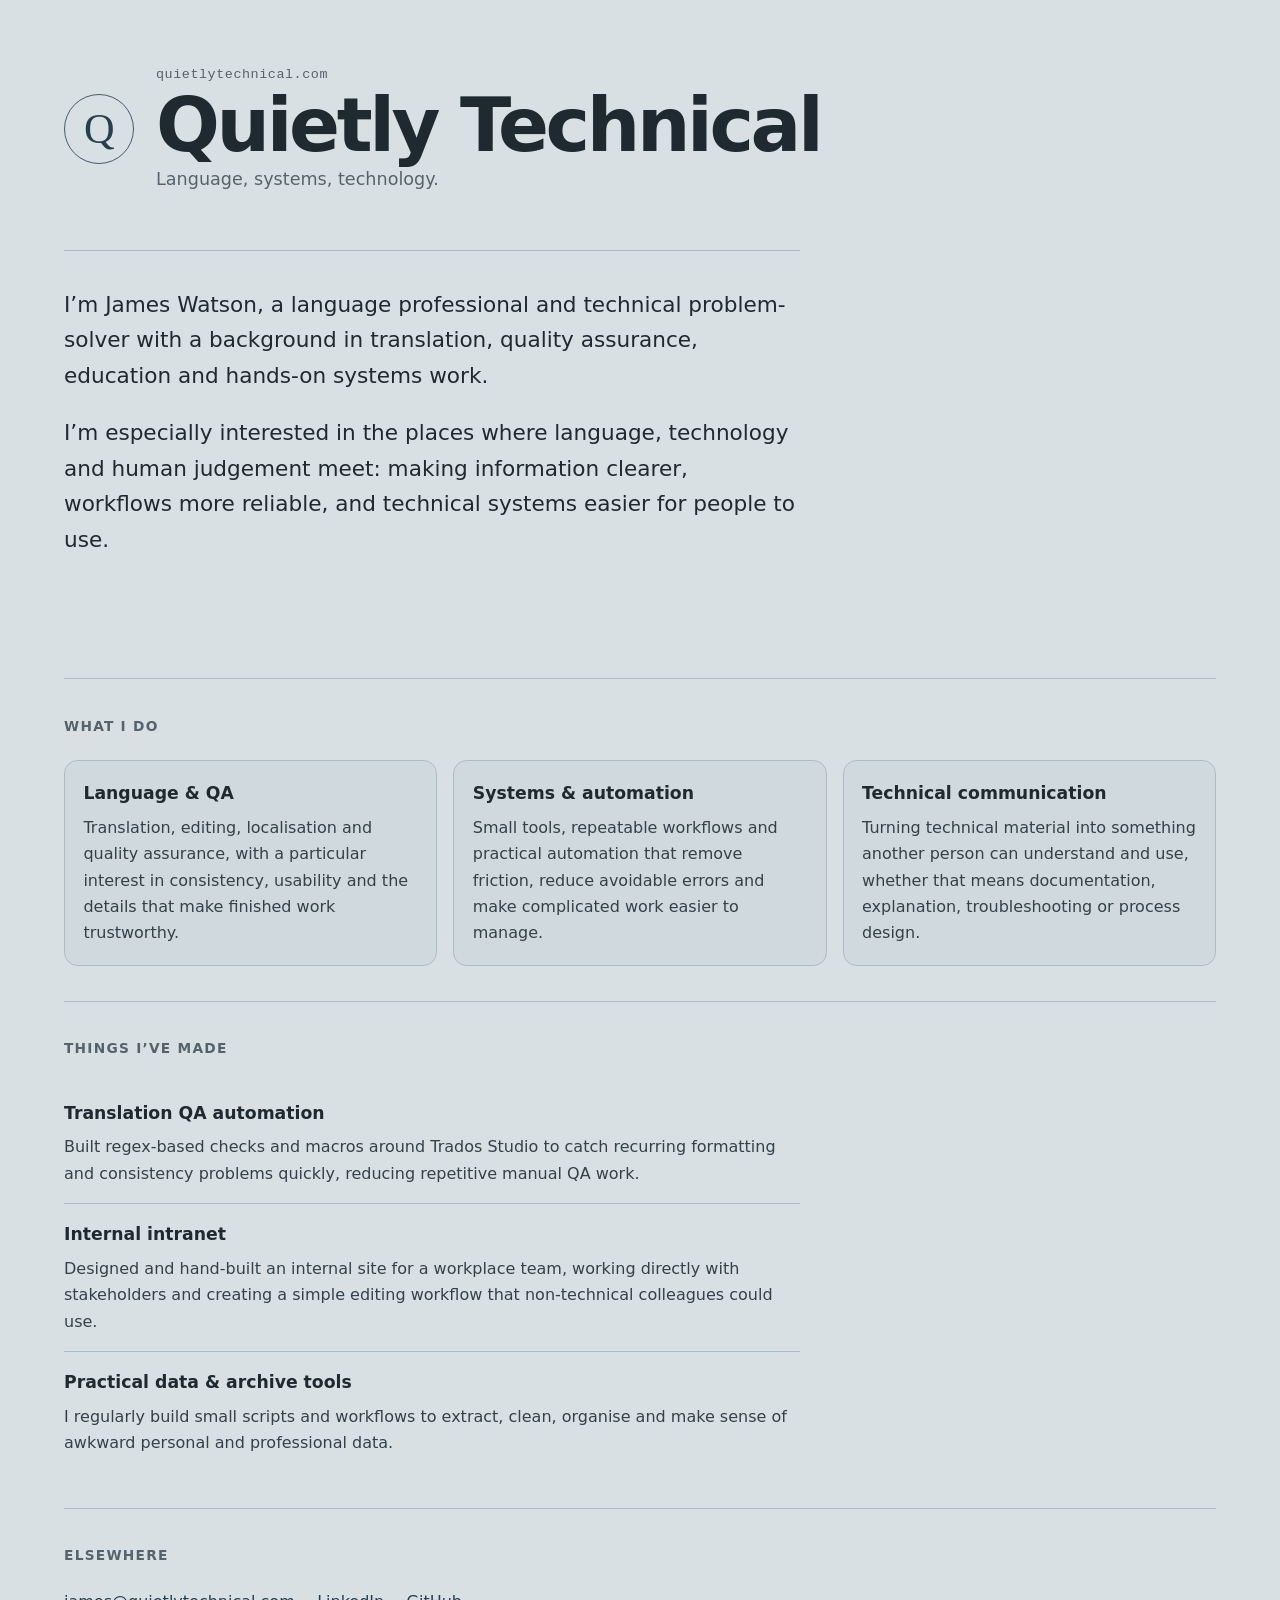
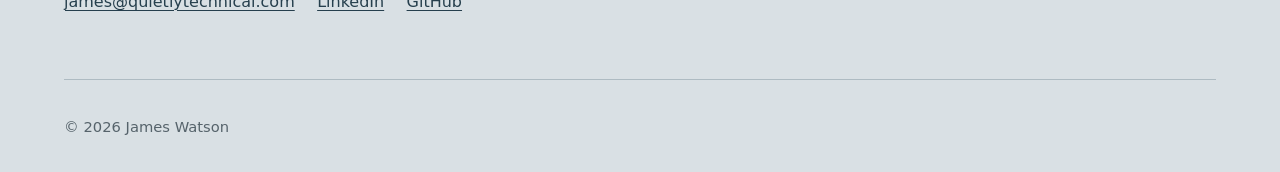
==== index.html @ 27638991 "Initial site" ====
<!doctype html>
<html lang="en">
<head>
  <meta charset="utf-8">
  <meta name="viewport" content="width=device-width, initial-scale=1">
  <meta name="description" content="Quietly Technical — language, systems, technology.">
  <meta name="theme-color" content="#667684">

  <title>Quietly Technical</title>

  <link rel="icon" href="assets/favicon.svg" type="image/svg+xml">
  <link rel="stylesheet" href="style.css">
</head>

<body>
  <main class="page">
    <header class="hero">
      <div class="mark" aria-hidden="true">Q</div>

      <div>
        <p class="eyebrow">quietlytechnical.com</p>
        <h1>Quietly Technical</h1>
        <p class="tagline">Language, systems, technology.</p>
      </div>
    </header>

    <section class="intro" aria-labelledby="intro-heading">
      <h2 id="intro-heading" class="visually-hidden">Introduction</h2>
      <p>
        I’m James Watson, a language professional and technical problem-solver
        with a background in translation, quality assurance, education and
        hands-on systems work.
      </p>

      <p>
        I’m especially interested in the places where language, technology and
        human judgement meet: making information clearer, workflows more
        reliable, and technical systems easier for people to use.
      </p>
    </section>

    <section aria-labelledby="work-heading">
      <h2 id="work-heading">What I do</h2>

      <div class="grid">
        <article>
          <h3>Language &amp; QA</h3>
          <p>
            Translation, editing, localisation and quality assurance, with a
            particular interest in consistency, usability and the details that
            make finished work trustworthy.
          </p>
        </article>

        <article>
          <h3>Systems &amp; automation</h3>
          <p>
            Small tools, repeatable workflows and practical automation that
            remove friction, reduce avoidable errors and make complicated work
            easier to manage.
          </p>
        </article>

        <article>
          <h3>Technical communication</h3>
          <p>
            Turning technical material into something another person can
            understand and use, whether that means documentation, explanation,
            troubleshooting or process design.
          </p>
        </article>
      </div>
    </section>

    <section aria-labelledby="made-heading">
      <h2 id="made-heading">Things I’ve made</h2>

      <div class="project-list">
        <article class="project">
          <h3>Translation QA automation</h3>
          <p>
            Built regex-based checks and macros around Trados Studio to catch
            recurring formatting and consistency problems quickly, reducing
            repetitive manual QA work.
          </p>
        </article>

        <article class="project">
          <h3>Internal intranet</h3>
          <p>
            Designed and hand-built an internal site for a workplace team,
            working directly with stakeholders and creating a simple editing
            workflow that non-technical colleagues could use.
          </p>
        </article>

        <article class="project">
          <h3>Practical data &amp; archive tools</h3>
          <p>
            I regularly build small scripts and workflows to extract, clean,
            organise and make sense of awkward personal and professional data.
          </p>
        </article>
      </div>
    </section>

    <section aria-labelledby="elsewhere-heading">
      <h2 id="elsewhere-heading">Elsewhere</h2>

      <ul class="links">
        <li><a href="mailto:james@quietlytechnical.com">james@quietlytechnical.com</a></li>
        <li><a href="https://www.linkedin.com/in/james-watson-51764637/" aria-label="LinkedIn profile">LinkedIn</a></li>
        <li><a href="https://github.com/jamesmwatson" aria-label="GitHub profile">GitHub</a></li>
      </ul>

    </section>

    <footer>
      <p>© <span id="year">2026</span> James Watson</p>
    </footer>
  </main>
</body>
</html>
---- style.css ----
/* Quietly Technical — minimal one-page stylesheet */

:root {
  --page: #d9e0e4;
  --panel: #cfd8dd;
  --ink: #1f2a30;
  --muted: #56636b;
  --line: #aebbc2;
  --accent: #425c6b;
  --accent-dark: #263f4d;

  --measure: 72rem;
  --text-measure: 46rem;
  --radius: 0.85rem;
}

* {
  box-sizing: border-box;
}

html {
  font-size: 100%;
}

body {
  margin: 0;
  min-height: 100vh;
  background: var(--page);
  color: var(--ink);
  font-family:
    Inter,
    ui-sans-serif,
    system-ui,
    -apple-system,
    BlinkMacSystemFont,
    "Segoe UI",
    sans-serif;
  line-height: 1.65;
  text-rendering: optimizeLegibility;
}

a {
  color: var(--accent-dark);
  text-decoration-thickness: 0.08em;
  text-underline-offset: 0.18em;
}

a:hover,
a:focus-visible {
  color: #111c22;
}

.page {
  width: min(calc(100% - 2rem), var(--measure));
  margin: 0 auto;
  padding: 4rem 0 2rem;
}

.hero {
  display: flex;
  align-items: center;
  gap: 1.35rem;
  margin-bottom: 3.5rem;
}

.mark {
  display: grid;
  place-items: center;
  width: 4.4rem;
  height: 4.4rem;
  flex: 0 0 auto;
  border: 1px solid var(--accent);
  border-radius: 50%;
  color: var(--accent-dark);
  font-family: Georgia, "Times New Roman", serif;
  font-size: 2.65rem;
  line-height: 1;
}

.eyebrow {
  margin: 0 0 0.15rem;
  color: var(--muted);
  font-family: ui-monospace, SFMono-Regular, Menlo, Consolas, monospace;
  font-size: 0.84rem;
  letter-spacing: 0.04em;
}

h1,
h2,
h3,
p {
  margin-top: 0;
}

h1 {
  margin-bottom: 0.2rem;
  font-size: clamp(2.4rem, 7vw, 4.7rem);
  line-height: 0.98;
  letter-spacing: -0.045em;
  font-weight: 700;
}

.tagline {
  margin: 0;
  color: var(--muted);
  font-size: 1.1rem;
}

.intro {
  max-width: var(--text-measure);
  margin-bottom: 4rem;
  font-size: clamp(1.12rem, 2vw, 1.35rem);
}

section {
  padding: 2.2rem 0;
  border-top: 1px solid var(--line);
}

h2 {
  margin-bottom: 1.4rem;
  font-size: 0.86rem;
  text-transform: uppercase;
  letter-spacing: 0.09em;
  color: var(--muted);
}

h3 {
  margin-bottom: 0.45rem;
  font-size: 1.08rem;
}

.grid {
  display: grid;
  grid-template-columns: repeat(3, 1fr);
  gap: 1rem;
}

.grid article {
  padding: 1.15rem;
  background: color-mix(in srgb, var(--panel) 82%, transparent);
  border: 1px solid var(--line);
  border-radius: var(--radius);
}

.grid p,
.project p {
  margin-bottom: 0;
  color: #344149;
}

.project-list {
  max-width: var(--text-measure);
}

.project {
  padding: 1rem 0;
}

.project + .project {
  border-top: 1px solid var(--line);
}

.links {
  display: flex;
  flex-wrap: wrap;
  gap: 0.65rem 1.4rem;
  margin: 0 0 1.8rem;
  padding: 0;
  list-style: none;
}

.note,
footer {
  color: var(--muted);
  font-size: 0.92rem;
}

footer {
  padding-top: 2.2rem;
  border-top: 1px solid var(--line);
}

footer p {
  margin: 0;
}

.visually-hidden {
  position: absolute;
  width: 1px;
  height: 1px;
  padding: 0;
  margin: -1px;
  overflow: hidden;
  clip: rect(0, 0, 0, 0);
  white-space: nowrap;
  border: 0;
}

@media (max-width: 760px) {
  .page {
    padding-top: 2.3rem;
  }

  .hero {
    align-items: flex-start;
  }

  .mark {
    width: 3.6rem;
    height: 3.6rem;
    font-size: 2.2rem;
  }

  .grid {
    grid-template-columns: 1fr;
  }
}

@media (prefers-reduced-motion: no-preference) {
  a {
    transition: color 120ms ease;
  }
}
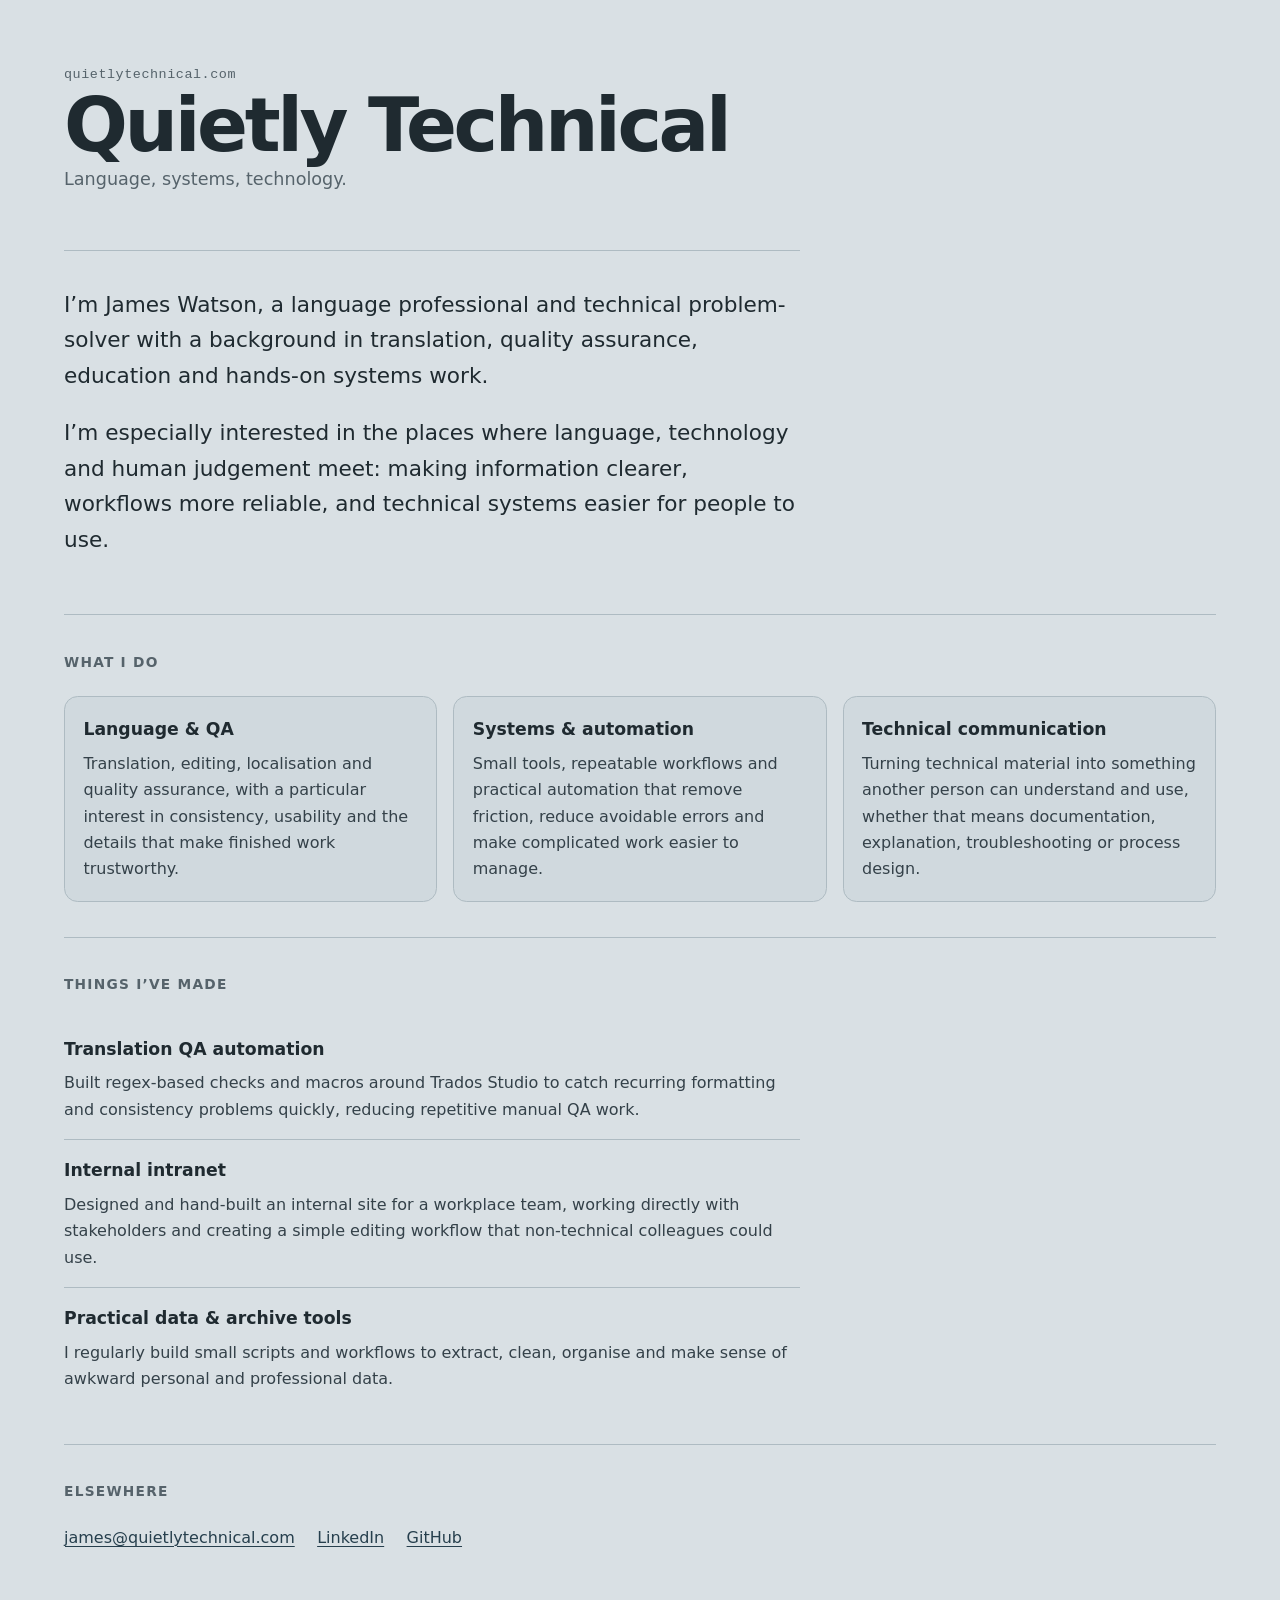
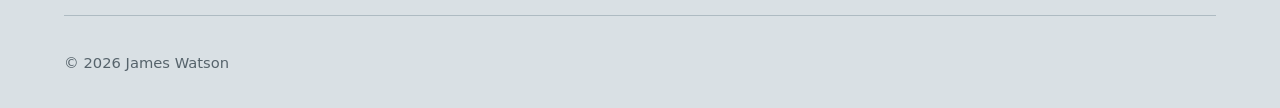
==== commit 47cd353b: "Update site" ====
--- a/index.html
+++ b/index.html
@@ -15,8 +15,6 @@
 <body>
   <main class="page">
     <header class="hero">
-      <div class="mark" aria-hidden="true">Q</div>
-
       <div>
         <p class="eyebrow">quietlytechnical.com</p>
         <h1>Quietly Technical</h1>
--- a/style.css
+++ b/style.css
@@ -108,7 +108,6 @@
 
 .intro {
   max-width: var(--text-measure);
-  margin-bottom: 4rem;
   font-size: clamp(1.12rem, 2vw, 1.35rem);
 }
 
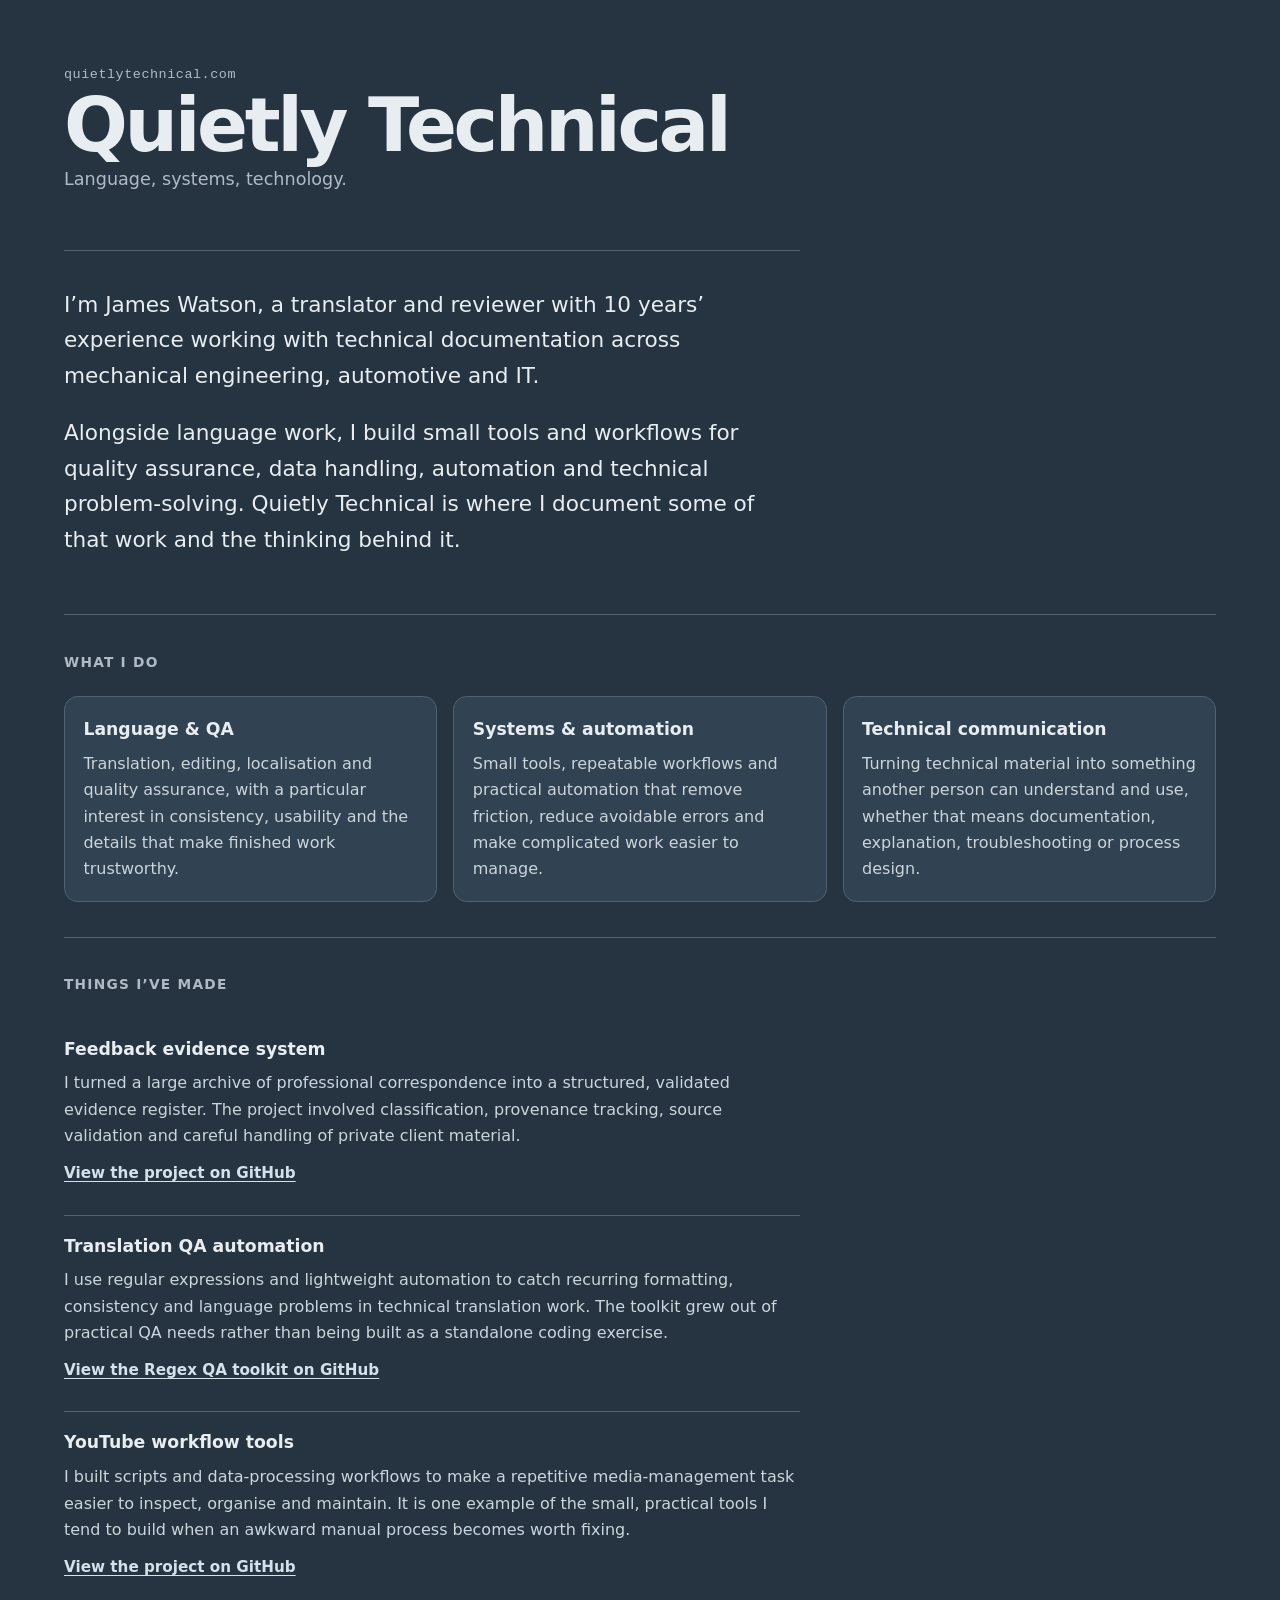
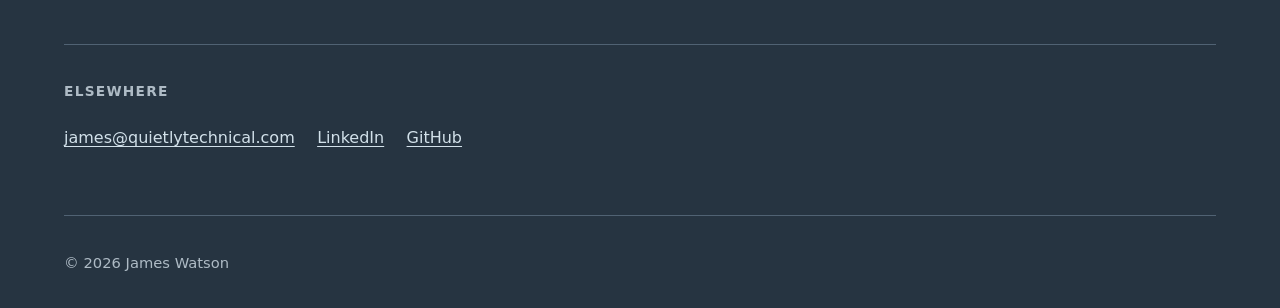
==== commit addd741c: "Updated website Inc colour, links to GitHub, favicon" ====
--- a/index.html
+++ b/index.html
@@ -3,13 +3,17 @@
 <head>
   <meta charset="utf-8">
   <meta name="viewport" content="width=device-width, initial-scale=1">
-  <meta name="description" content="Quietly Technical — language, systems, technology.">
-  <meta name="theme-color" content="#667684">
+  <meta name="description" content="James Watson is a translator, reviewer and technical problem-solver working across language quality, documentation, automation and practical technical systems.">
+  <meta name="theme-color" content="#263441">
 
   <title>Quietly Technical</title>
 
   <link rel="icon" href="assets/favicon.svg" type="image/svg+xml">
-  <link rel="stylesheet" href="style.css">
+  <link rel="icon" href="assets/favicon.ico" sizes="any">
+  <link rel="icon" type="image/png" sizes="32x32" href="assets/favicon-32x32.png">
+  <link rel="icon" type="image/png" sizes="16x16" href="assets/favicon-16x16.png">
+  <link rel="apple-touch-icon" sizes="180x180" href="assets/apple-touch-icon.png"><link rel="stylesheet" href="style.css">
+  <link rel="manifest" href="assets/site.webmanifest">
 </head>
 
 <body>
@@ -24,16 +28,18 @@
 
     <section class="intro" aria-labelledby="intro-heading">
       <h2 id="intro-heading" class="visually-hidden">Introduction</h2>
+
       <p>
-        I’m James Watson, a language professional and technical problem-solver
-        with a background in translation, quality assurance, education and
-        hands-on systems work.
+        I’m James Watson, a translator and reviewer with 10 years’ experience
+        working with technical documentation across mechanical engineering,
+        automotive and IT.
       </p>
 
       <p>
-        I’m especially interested in the places where language, technology and
-        human judgement meet: making information clearer, workflows more
-        reliable, and technical systems easier for people to use.
+        Alongside language work, I build small tools and workflows for quality
+        assurance, data handling, automation and technical problem-solving.
+        Quietly Technical is where I document some of that work and the thinking
+        behind it.
       </p>
     </section>
 
@@ -75,28 +81,47 @@
 
       <div class="project-list">
         <article class="project">
-          <h3>Translation QA automation</h3>
+          <h3>Feedback evidence system</h3>
           <p>
-            Built regex-based checks and macros around Trados Studio to catch
-            recurring formatting and consistency problems quickly, reducing
-            repetitive manual QA work.
+            I turned a large archive of professional correspondence into a
+            structured, validated evidence register. The project involved
+            classification, provenance tracking, source validation and careful
+            handling of private client material.
+          </p>
+          <p class="project-link">
+            <a href="https://github.com/jamesmwatson/freelancefeedbackproject">
+              View the project on GitHub
+            </a>
           </p>
         </article>
 
         <article class="project">
-          <h3>Internal intranet</h3>
+          <h3>Translation QA automation</h3>
           <p>
-            Designed and hand-built an internal site for a workplace team,
-            working directly with stakeholders and creating a simple editing
-            workflow that non-technical colleagues could use.
+            I use regular expressions and lightweight automation to catch
+            recurring formatting, consistency and language problems in technical
+            translation work. The toolkit grew out of practical QA needs rather
+            than being built as a standalone coding exercise.
+          </p>
+          <p class="project-link">
+            <a href="https://github.com/jamesmwatson/regex-qa-toolkit">
+              View the Regex QA toolkit on GitHub
+            </a>
           </p>
         </article>
 
         <article class="project">
-          <h3>Practical data &amp; archive tools</h3>
+          <h3>YouTube workflow tools</h3>
           <p>
-            I regularly build small scripts and workflows to extract, clean,
-            organise and make sense of awkward personal and professional data.
+            I built scripts and data-processing workflows to make a repetitive
+            media-management task easier to inspect, organise and maintain. It is
+            one example of the small, practical tools I tend to build when an
+            awkward manual process becomes worth fixing.
+          </p>
+          <p class="project-link">
+            <a href="https://github.com/jamesmwatson/tamingytwl">
+              View the project on GitHub
+            </a>
           </p>
         </article>
       </div>
@@ -110,7 +135,6 @@
         <li><a href="https://www.linkedin.com/in/james-watson-51764637/" aria-label="LinkedIn profile">LinkedIn</a></li>
         <li><a href="https://github.com/jamesmwatson" aria-label="GitHub profile">GitHub</a></li>
       </ul>
-
     </section>
 
     <footer>
--- a/style.css
+++ b/style.css
@@ -1,13 +1,14 @@
-/* Quietly Technical — minimal one-page stylesheet */
+/* Quietly Technical — deep grey-blue one-page stylesheet */
 
 :root {
-  --page: #d9e0e4;
-  --panel: #cfd8dd;
-  --ink: #1f2a30;
-  --muted: #56636b;
-  --line: #aebbc2;
-  --accent: #425c6b;
-  --accent-dark: #263f4d;
+  --page: #263441;
+  --panel: #314252;
+  --ink: #e8edf1;
+  --muted: #aebbc5;
+  --line: #506273;
+  --accent: #9eb3c2;
+  --accent-strong: #d2e1ea;
+  --body-copy: #cbd5db;
 
   --measure: 72rem;
   --text-measure: 46rem;
@@ -40,14 +41,14 @@
 }
 
 a {
-  color: var(--accent-dark);
+  color: var(--accent-strong);
   text-decoration-thickness: 0.08em;
   text-underline-offset: 0.18em;
 }
 
 a:hover,
 a:focus-visible {
-  color: #111c22;
+  color: #ffffff;
 }
 
 .page {
@@ -71,7 +72,7 @@
   flex: 0 0 auto;
   border: 1px solid var(--accent);
   border-radius: 50%;
-  color: var(--accent-dark);
+  color: var(--accent-strong);
   font-family: Georgia, "Times New Roman", serif;
   font-size: 2.65rem;
   line-height: 1;
@@ -111,6 +112,10 @@
   font-size: clamp(1.12rem, 2vw, 1.35rem);
 }
 
+.intro p {
+  color: var(--ink);
+}
+
 section {
   padding: 2.2rem 0;
   border-top: 1px solid var(--line);
@@ -137,15 +142,18 @@
 
 .grid article {
   padding: 1.15rem;
-  background: color-mix(in srgb, var(--panel) 82%, transparent);
+  background: var(--panel);
   border: 1px solid var(--line);
   border-radius: var(--radius);
 }
 
 .grid p,
 .project p {
+  color: var(--body-copy);
+}
+
+.grid p {
   margin-bottom: 0;
-  color: #344149;
 }
 
 .project-list {
@@ -158,6 +166,19 @@
 
 .project + .project {
   border-top: 1px solid var(--line);
+}
+
+.project p {
+  margin-bottom: 0.75rem;
+}
+
+.project-link {
+  margin-bottom: 0;
+  font-size: 0.95rem;
+}
+
+.project-link a {
+  font-weight: 600;
 }
 
 .links {
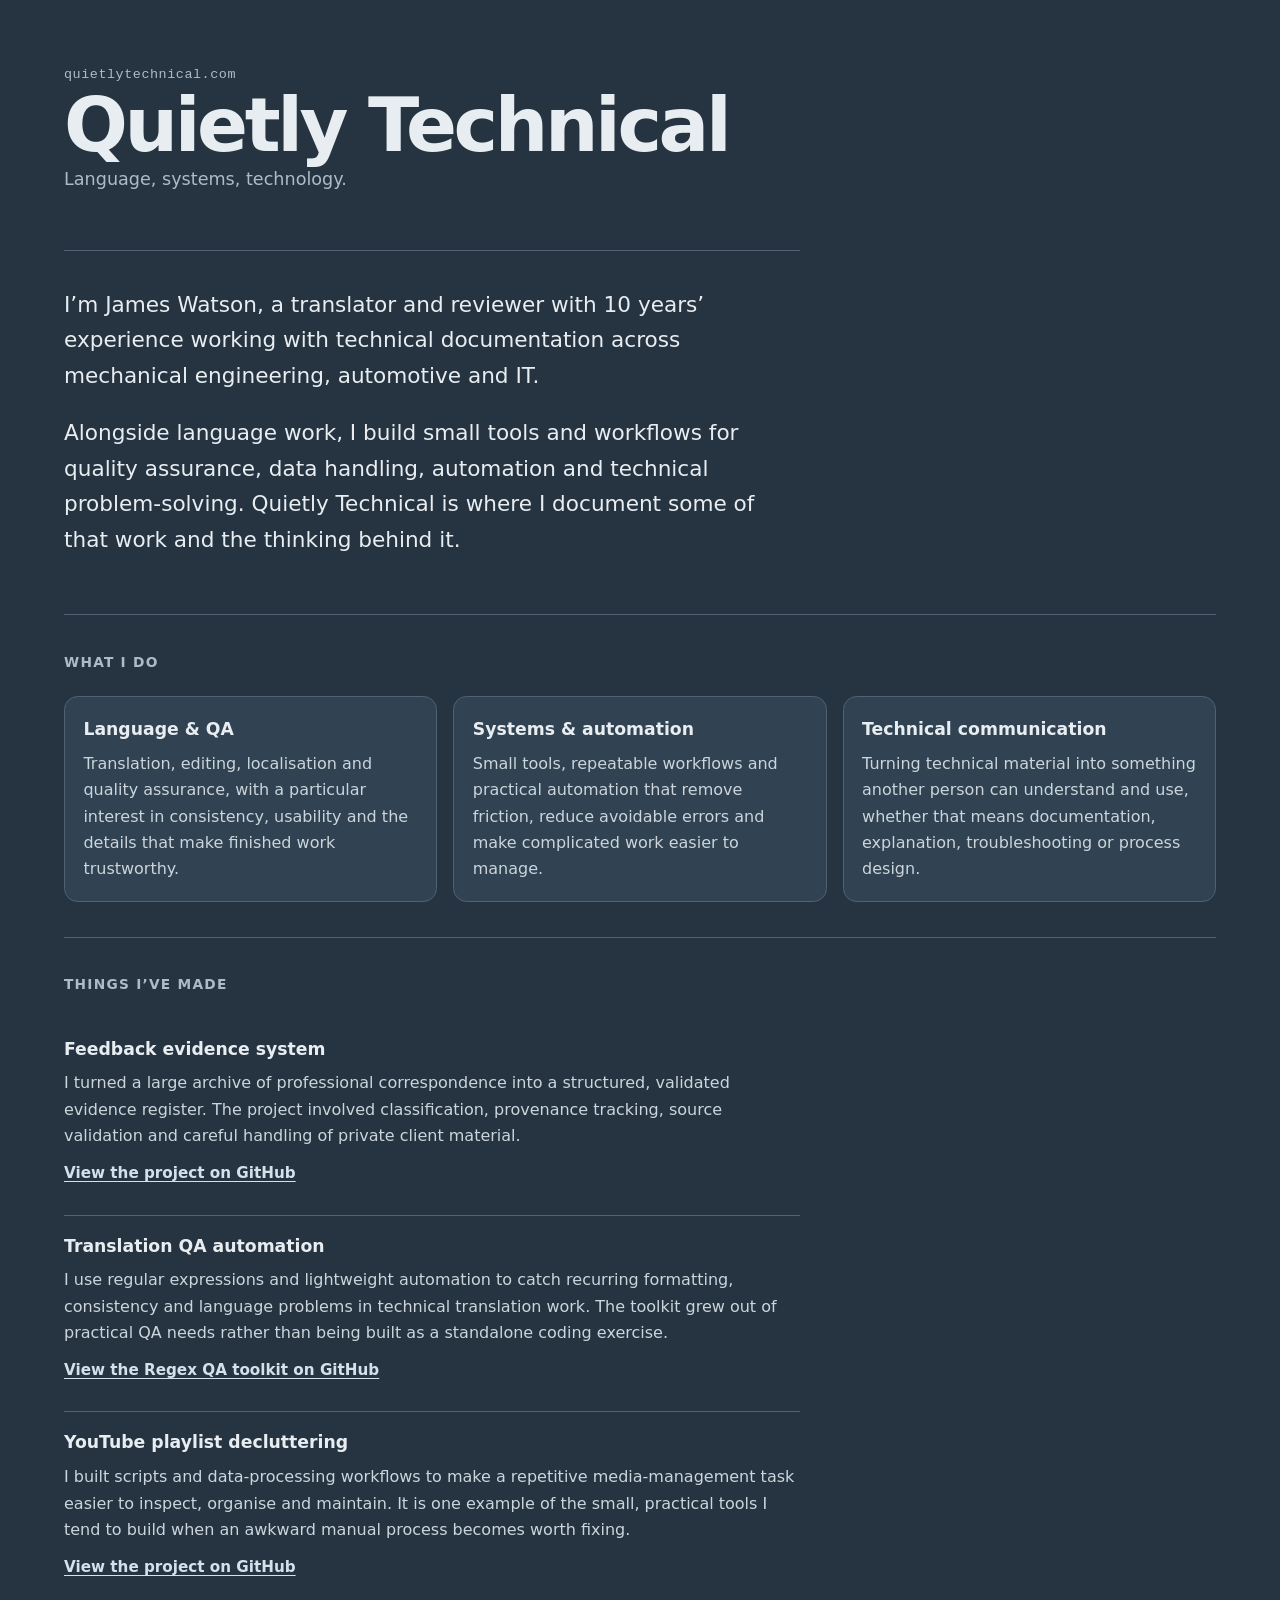
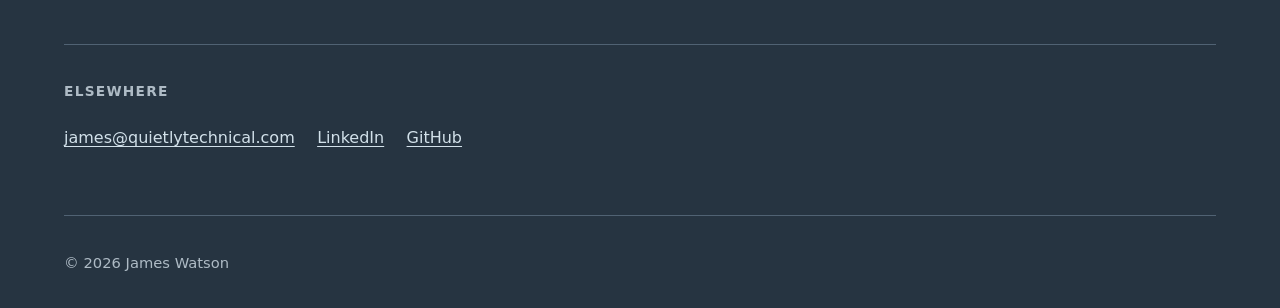
==== commit 39048faf: "Update index.html" ====
--- a/index.html
+++ b/index.html
@@ -111,7 +111,7 @@
         </article>
 
         <article class="project">
-          <h3>YouTube workflow tools</h3>
+          <h3>YouTube playlist decluttering</h3>
           <p>
             I built scripts and data-processing workflows to make a repetitive
             media-management task easier to inspect, organise and maintain. It is
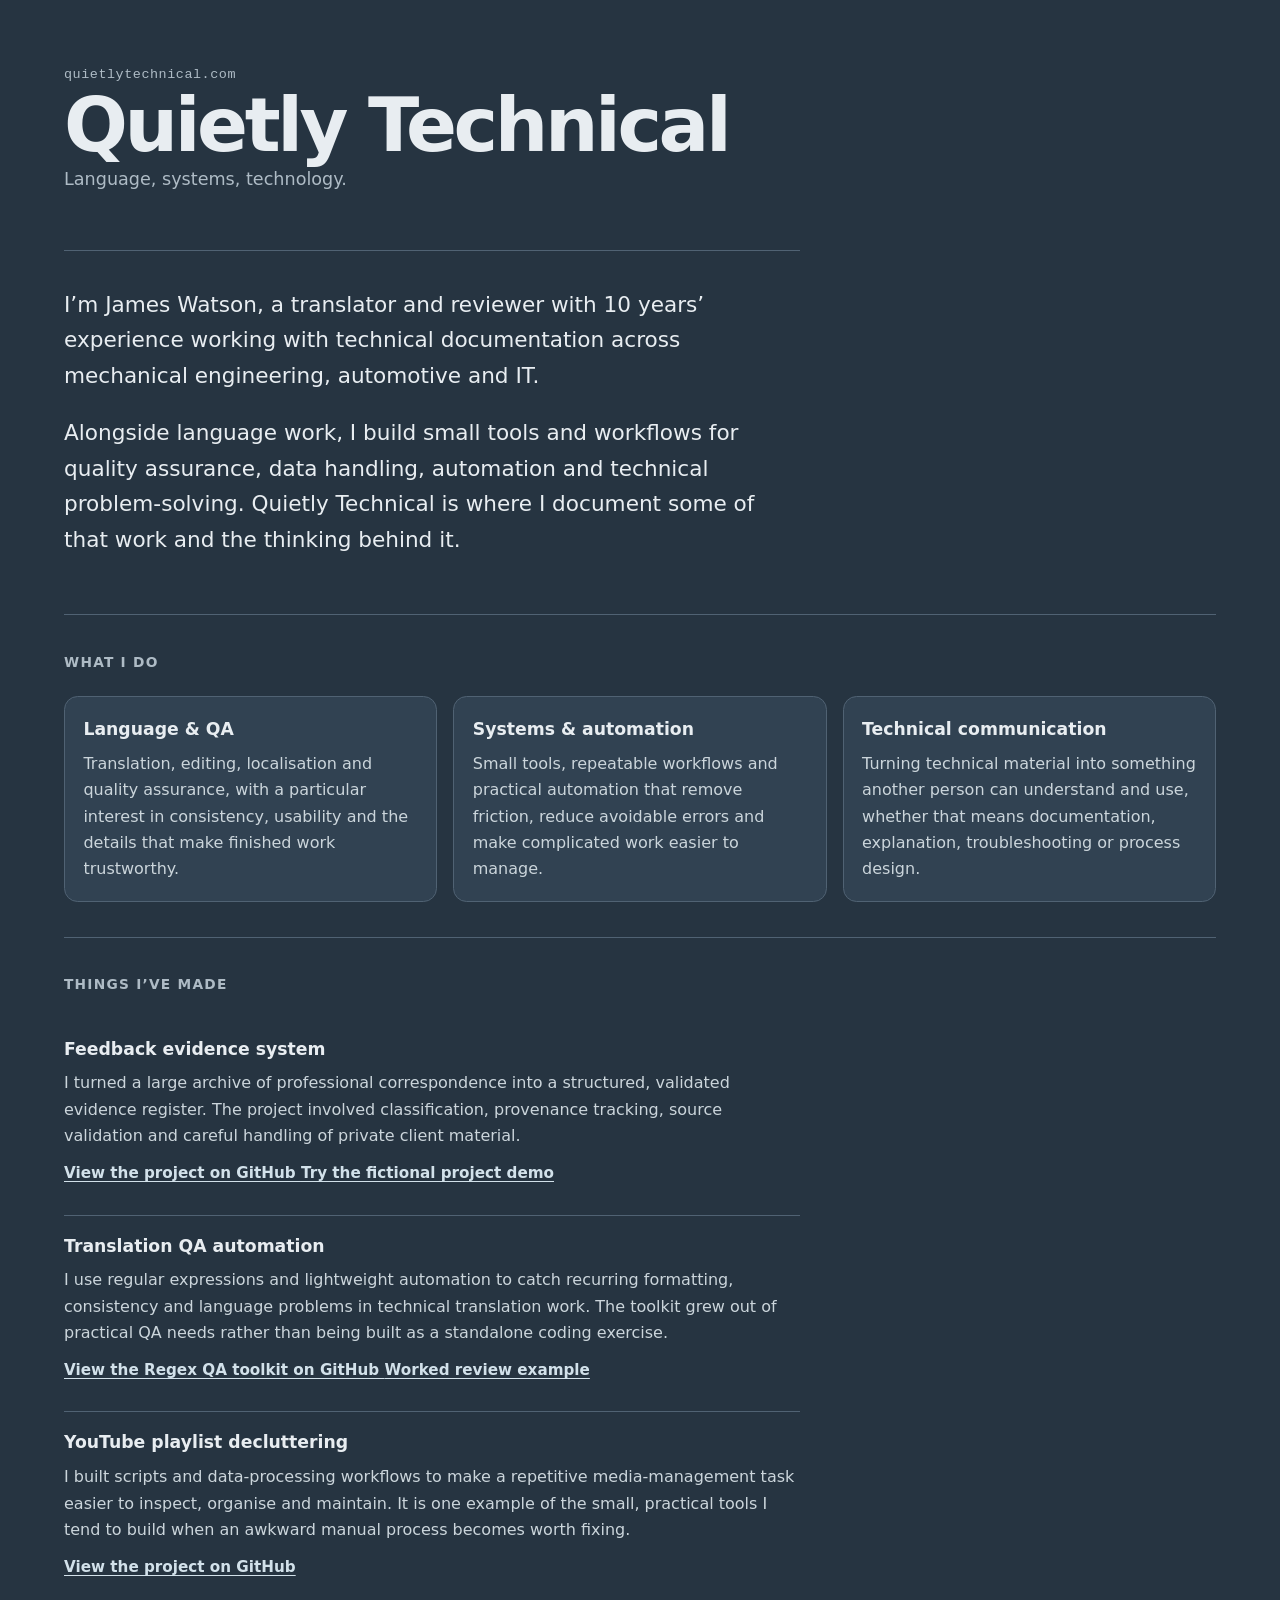
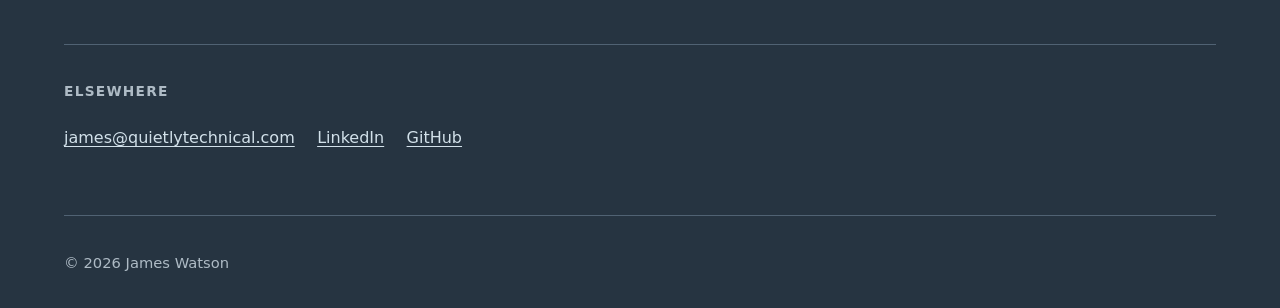
==== commit 814d4a49: "Add worked review and feedback demo links" ====
--- a/index.html
+++ b/index.html
@@ -92,6 +92,9 @@
             <a href="https://github.com/jamesmwatson/freelancefeedbackproject">
               View the project on GitHub
             </a>
+			<a href="https://quietlytechnical.com/projects/feedback-demo/">
+              Try the fictional project demo
+            </a>
           </p>
         </article>
 
@@ -106,6 +109,9 @@
           <p class="project-link">
             <a href="https://github.com/jamesmwatson/regex-qa-toolkit">
               View the Regex QA toolkit on GitHub
+            </a>
+			<a href="https://github.com/jamesmwatson/regex-qa-toolkit/blob/main/example-review/example-review.md">
+              Worked review example
             </a>
           </p>
         </article>
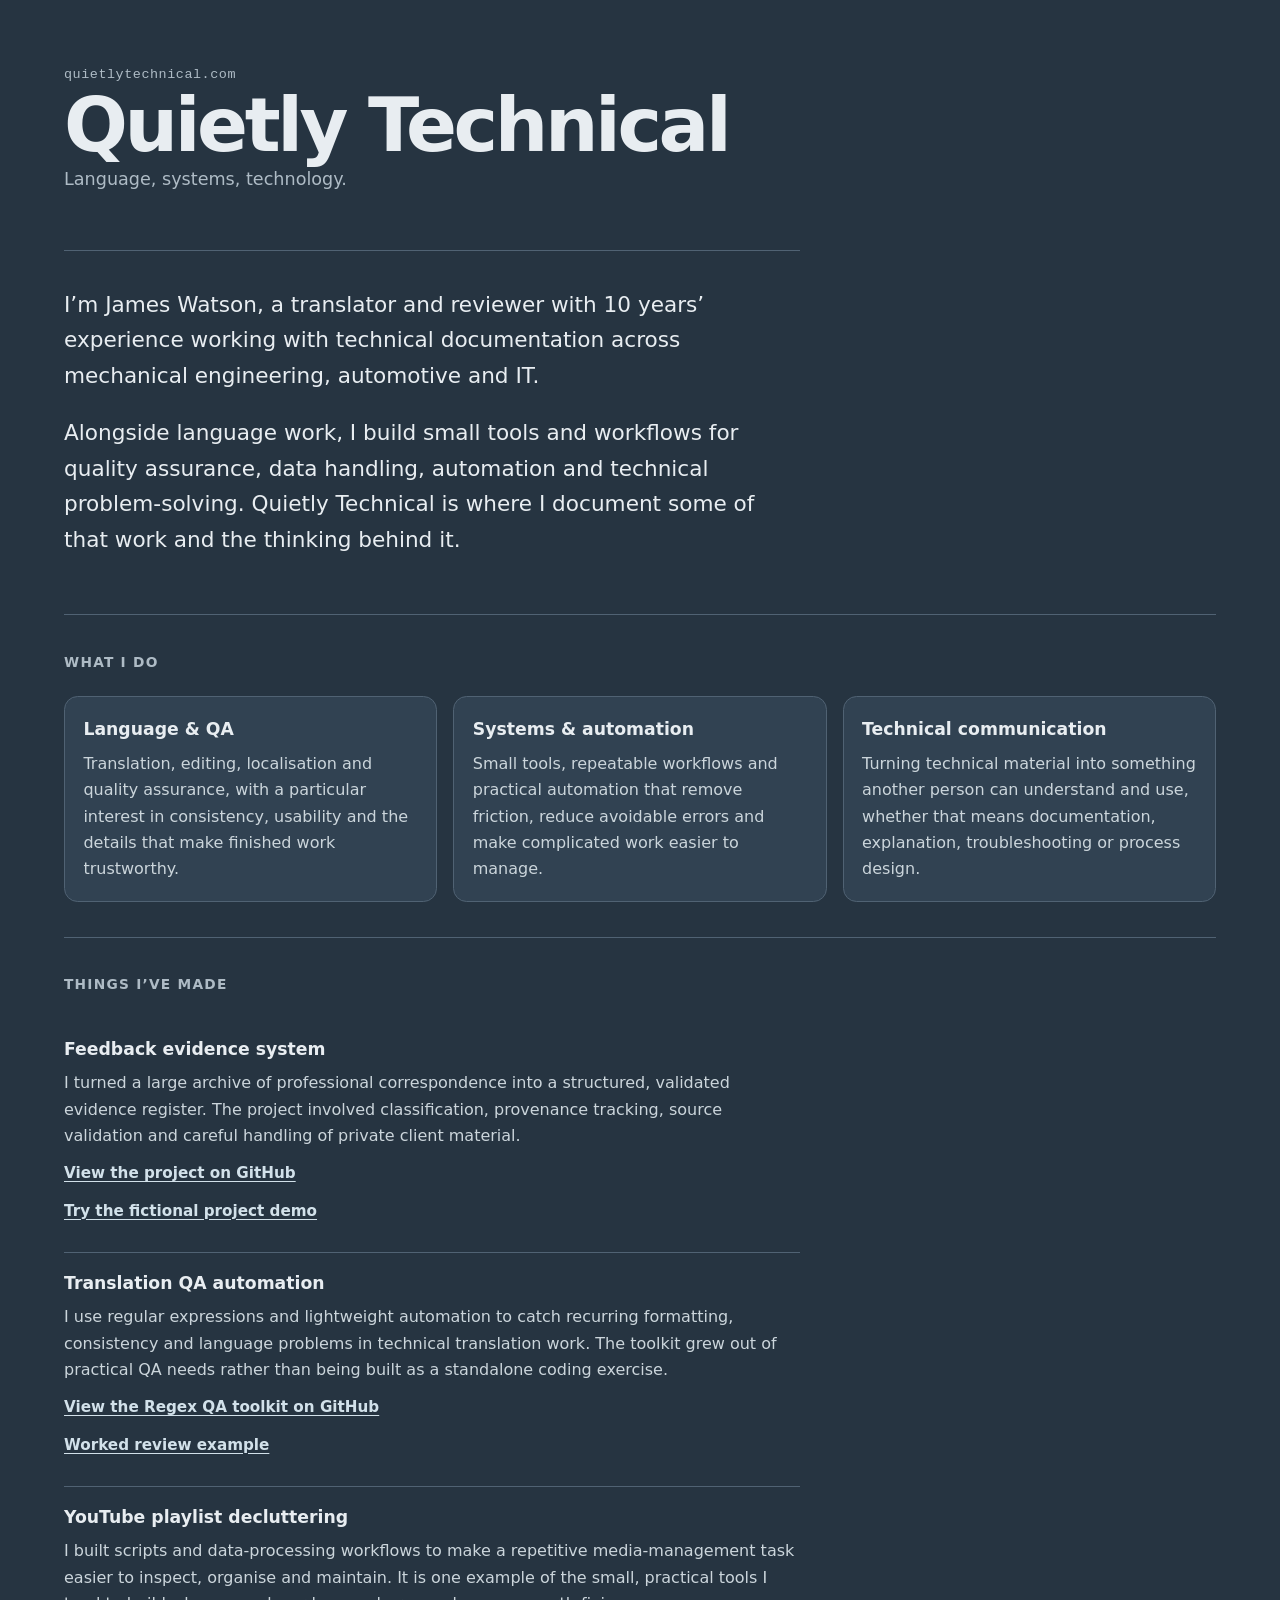
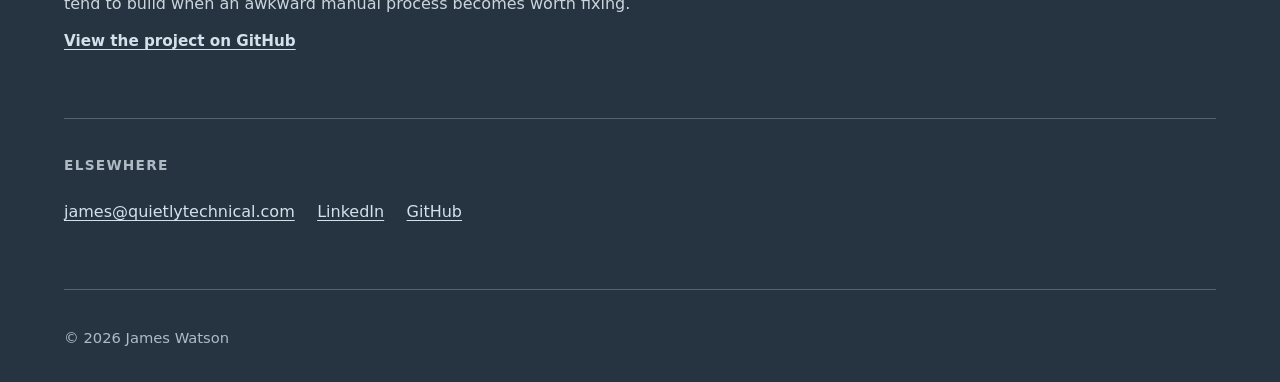
==== commit 7c016fa4: "Fixed link layout" ====
--- a/index.html
+++ b/index.html
@@ -92,6 +92,8 @@
             <a href="https://github.com/jamesmwatson/freelancefeedbackproject">
               View the project on GitHub
             </a>
+		  </p>
+		  <p class="project-link">
 			<a href="https://quietlytechnical.com/projects/feedback-demo/">
               Try the fictional project demo
             </a>
@@ -110,6 +112,8 @@
             <a href="https://github.com/jamesmwatson/regex-qa-toolkit">
               View the Regex QA toolkit on GitHub
             </a>
+		  </p>
+		  <p class="project-link">
 			<a href="https://github.com/jamesmwatson/regex-qa-toolkit/blob/main/example-review/example-review.md">
               Worked review example
             </a>
